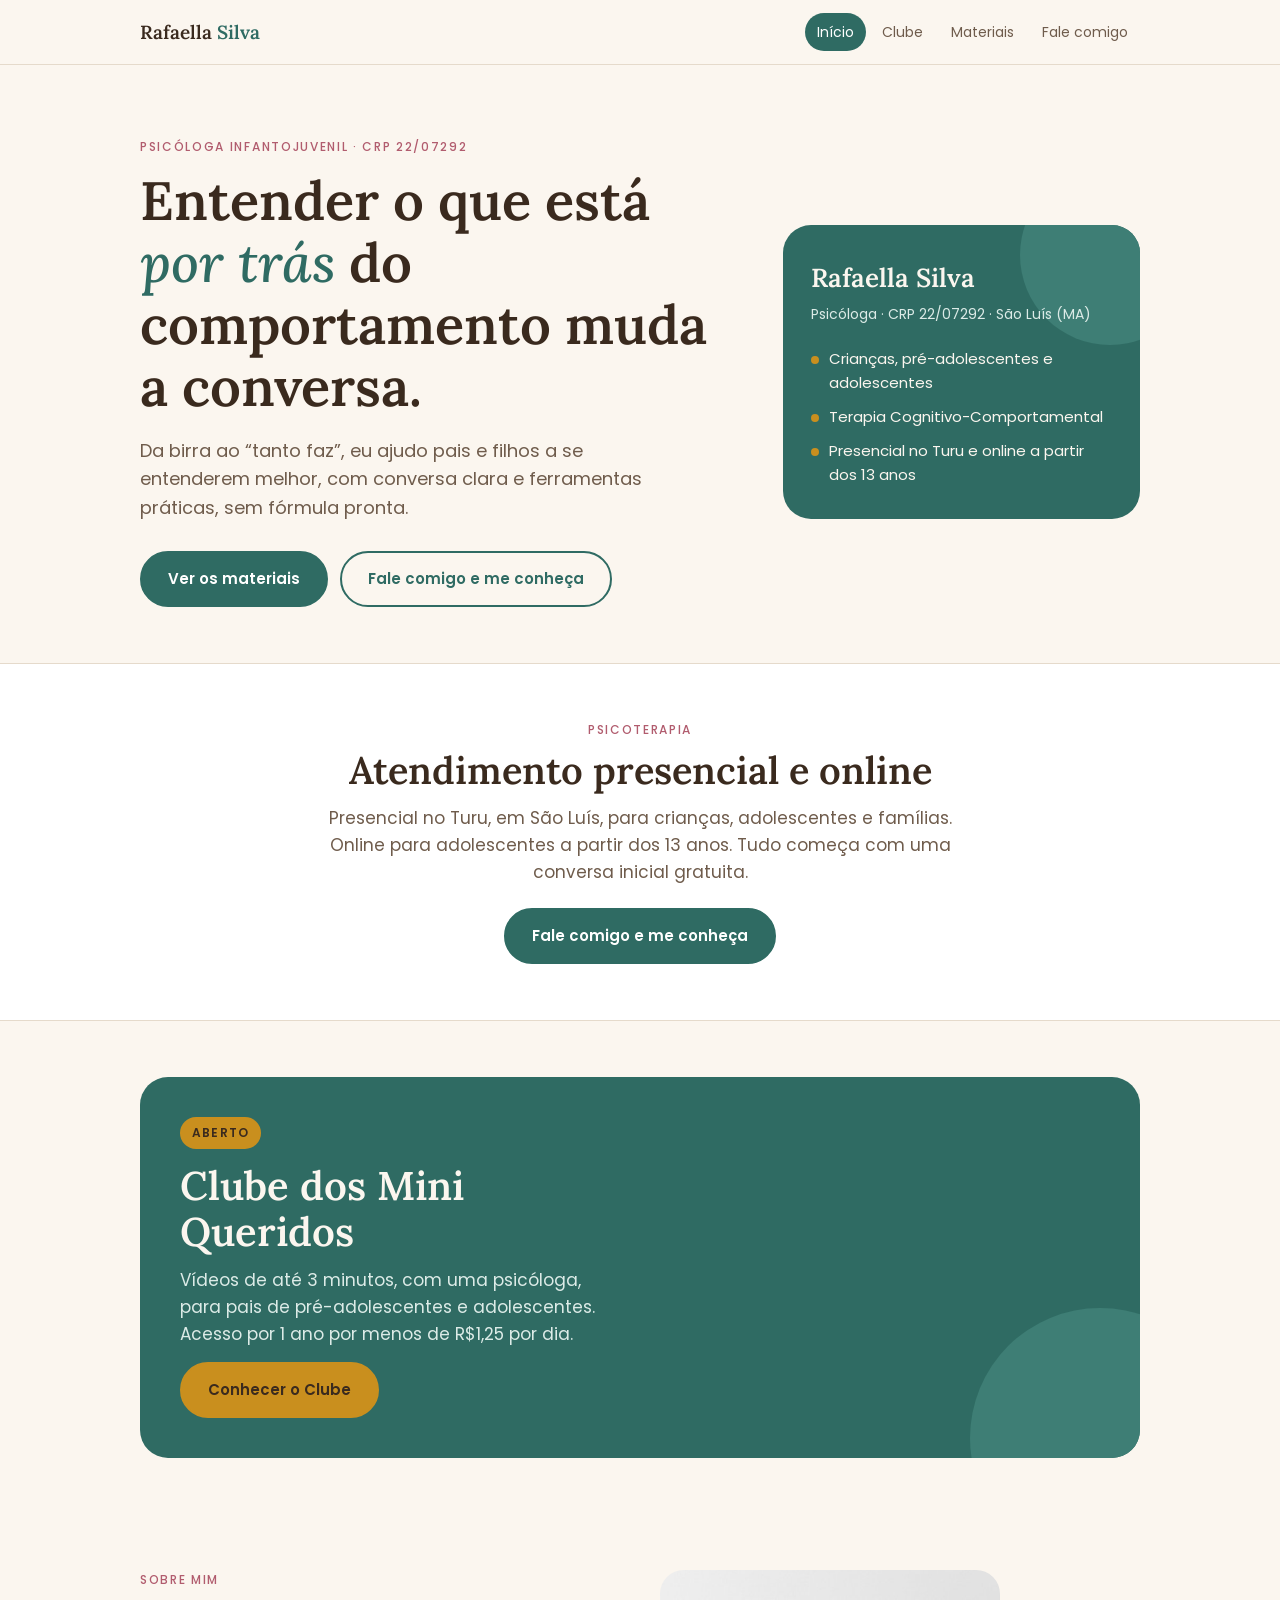
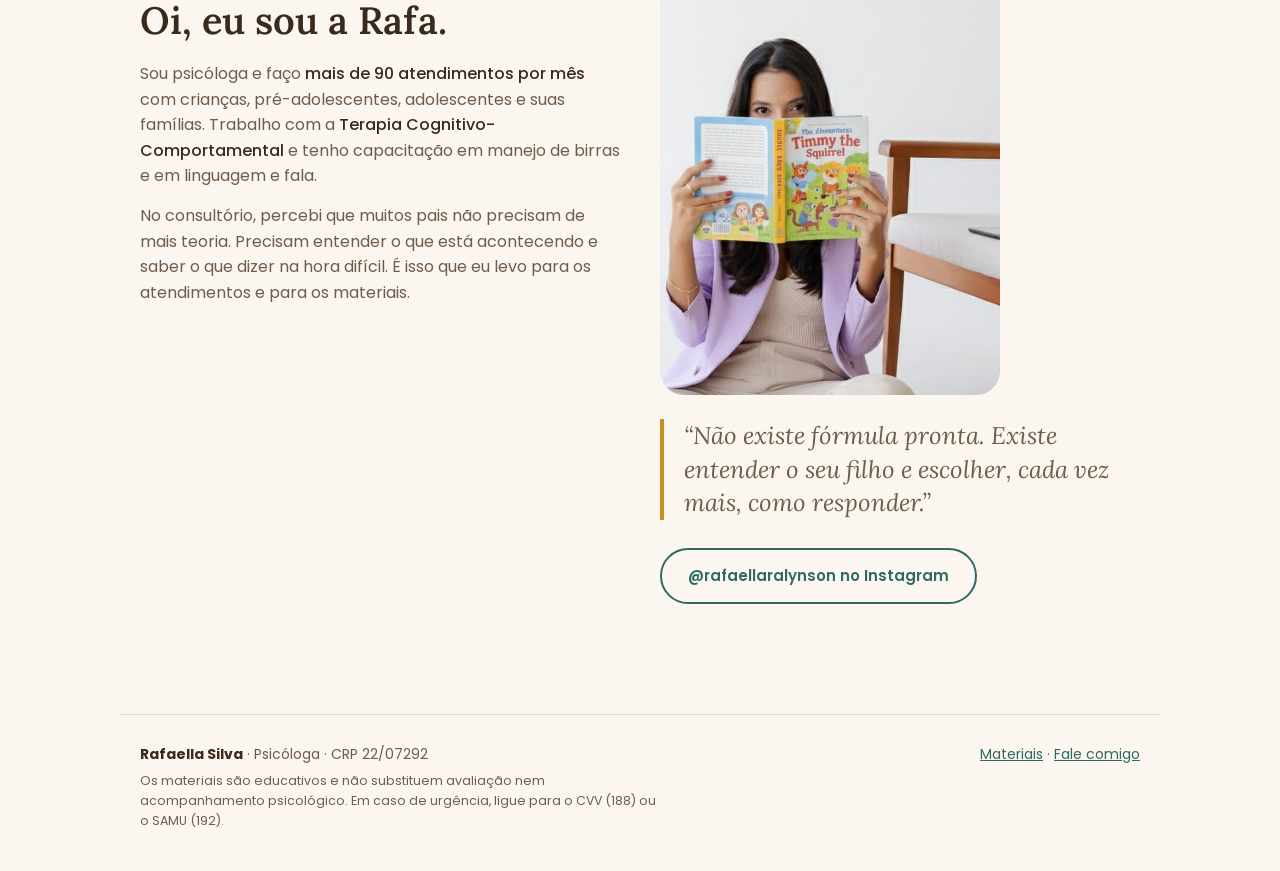
==== index.html @ 1993ae96 "Publica site de apresentação Co-Authored-By: Claude Opus 5.5 <noreply@anthropic.com> Claude-Session:" ====
<!DOCTYPE html>
<html lang="pt-BR">
<head>
<meta charset="utf-8">
<meta name="viewport" content="width=device-width, initial-scale=1">
<title>Rafaella Silva · Psicóloga infantojuvenil</title>
<meta name="description" content="Rafaella Silva, psicóloga infantojuvenil (CRP 22/07292). Atendimento online para adolescentes (lista de espera) e materiais para pais.">
<link rel="stylesheet" href="style.css">
</head>
<body>
<header><div class="wrap">
  <a class="logo" href="index.html">Rafaella <span>Silva</span></a>
  <nav><a class="on" href="index.html">Início</a><a href="clube.html">Clube</a><a href="produtos.html">Materiais</a><a href="fale-comigo.html">Fale comigo</a></nav>
</div></header>

<section class="hero"><div class="wrap grid">
  <div>
    <div class="k">Psicóloga infantojuvenil · CRP 22/07292</div>
    <h1>Entender o que está <em>por trás</em> do comportamento muda a conversa.</h1>
    <p class="sub">Da birra ao “tanto faz”, eu ajudo pais e filhos a se entenderem melhor, com conversa clara e ferramentas práticas, sem fórmula pronta.</p>
    <div class="ctas">
      <a class="btn" href="produtos.html">Ver os materiais</a>
      <a class="btn ghost" href="fale-comigo.html">Fale comigo e me conheça</a>
    </div>
  </div>
  <div class="badge-card">
    <div class="name">Rafaella Silva</div>
    <div class="role">Psicóloga · CRP 22/07292 · São Luís (MA)</div>
    <ul>
      <li>Crianças, pré-adolescentes e adolescentes</li>
      <li>Terapia Cognitivo-Comportamental</li>
      <li>Presencial no Turu e online a partir dos 13 anos</li>
    </ul>
  </div>
</div></section>

<section class="block alt"><div class="wrap" style="text-align:center">
  <div class="head" style="margin:0 auto 22px"><div class="k">Psicoterapia</div><h2>Atendimento presencial e online</h2>
  <p>Presencial no Turu, em São Luís, para crianças, adolescentes e famílias. Online para adolescentes a partir dos 13 anos. Tudo começa com uma conversa inicial gratuita.</p></div>
  <a class="btn" href="fale-comigo.html">Fale comigo e me conheça</a>
</div></section>

<section class="block" id="clube"><div class="wrap">
  <div class="clube">
    <div>
      <span class="tag" style="background:var(--mustard);color:var(--ink)">Aberto</span>
      <h2>Clube dos Mini Queridos</h2>
      <p>Vídeos de até 3 minutos, com uma psicóloga, para pais de pré-adolescentes e adolescentes. Acesso por 1 ano por menos de R$1,25 por dia.</p>
      <p style="margin-top:14px"><a class="btn rose" href="clube.html">Conhecer o Clube</a></p>
    </div>
  </div>
</div></section>

<section class="block"><div class="wrap about">
  <div>
    <div class="k">Sobre mim</div>
    <h2 style="font-size:clamp(28px,4vw,38px);margin:10px 0 18px">Oi, eu sou a Rafa.</h2>
    <p>Sou psicóloga e faço <b>mais de 90 atendimentos por mês</b> com crianças, pré-adolescentes, adolescentes e suas famílias. Trabalho com a <b>Terapia Cognitivo-Comportamental</b> e tenho capacitação em manejo de birras e em linguagem e fala.</p>
    <p>No consultório, percebi que muitos pais não precisam de mais teoria. Precisam entender o que está acontecendo e saber o que dizer na hora difícil. É isso que eu levo para os atendimentos e para os materiais.</p>
  </div>
  <div>
    <img src="img/rafa.jpg" alt="Rafaella Silva, psicóloga" style="border-radius:24px;aspect-ratio:4/5;object-fit:cover;width:100%;max-width:340px;margin-bottom:24px">
    <p class="quote">“Não existe fórmula pronta. Existe entender o seu filho e escolher, cada vez mais, como responder.”</p>
    <p style="margin-top:28px"><a class="btn ghost" href="https://www.instagram.com/rafaellaralynson/" target="_blank" rel="noopener">@rafaellaralynson no Instagram</a></p>
  </div>
</div></section>

<footer><div class="wrap">
  <div><b style="color:var(--ink)">Rafaella Silva</b> · Psicóloga · CRP 22/07292<div class="disc">Os materiais são educativos e não substituem avaliação nem acompanhamento psicológico. Em caso de urgência, ligue para o CVV (188) ou o SAMU (192).</div></div>
  <div><a href="produtos.html">Materiais</a> · <a href="fale-comigo.html">Fale comigo</a></div>
</div></footer>
</body>
</html>
---- style.css ----
@import url('https://fonts.googleapis.com/css2?family=Lora:ital,wght@0,500;0,600;1,500&family=Poppins:wght@400;500;600&display=swap');
:root{
  --bg:#FBF6EF; --ink:#3A2A1E; --soft:#6F5C4C; --line:#E5DACB; --card:#FFFFFF;
  --green:#2F6B63; --green-soft:#DCEBE7; --rose:#B15C6E; --rose-soft:#F3DCE1; --mustard:#C98F1E; --mustard-soft:#F6E7C6;
}
*{box-sizing:border-box;margin:0;padding:0}
html{scroll-behavior:smooth}
body{font-family:Poppins,system-ui,sans-serif;background:var(--bg);color:var(--ink);line-height:1.6;font-size:16px}
img{max-width:100%;height:auto;display:block}
a{color:var(--green)}
.wrap{max-width:1040px;margin:0 auto;padding:0 20px}
h1,h2,h3{font-family:Lora,Georgia,serif;font-weight:600;line-height:1.15}
.k{font-size:12px;letter-spacing:.14em;text-transform:uppercase;font-weight:500;color:var(--rose)}

/* nav */
header{position:sticky;top:0;z-index:10;background:rgba(251,246,239,.92);backdrop-filter:blur(8px);border-bottom:1px solid var(--line)}
header .wrap{display:flex;align-items:center;justify-content:space-between;height:64px;gap:12px}
.logo{font-family:Lora,serif;font-weight:600;font-size:19px;color:var(--ink);text-decoration:none;white-space:nowrap}
.logo span{color:var(--green)}
nav{display:flex;gap:4px}
nav a{text-decoration:none;color:var(--soft);font-size:14px;padding:8px 12px;border-radius:999px}
nav a:hover{background:var(--green-soft);color:var(--green)}
nav a.on{background:var(--green);color:#fff}

/* buttons */
.btn{display:inline-block;text-decoration:none;font-weight:600;font-size:15px;padding:14px 26px;border-radius:999px;background:var(--green);color:#fff;border:2px solid var(--green);transition:transform .15s,background .15s;cursor:pointer;font-family:inherit;text-align:center}
.btn:hover{transform:translateY(-1px);background:#255a53}
.btn.ghost{background:transparent;color:var(--green)}
.btn.ghost:hover{background:var(--green-soft)}
.btn.rose{background:var(--rose);border-color:var(--rose)}
.btn.rose:hover{background:#9a4c5e}
.btn.off{background:#E5DACB;border-color:#E5DACB;color:var(--soft);cursor:default;transform:none}

/* hero */
.hero{padding:72px 0 56px}
.hero .grid{display:grid;grid-template-columns:1.25fr .75fr;gap:48px;align-items:center}
.hero h1{font-size:clamp(34px,5.4vw,54px);margin:14px 0 18px}
.hero h1 em{color:var(--green);font-style:italic;font-weight:500}
.hero p.sub{font-size:18px;color:var(--soft);max-width:540px}
.hero .ctas{display:flex;gap:12px;flex-wrap:wrap;margin-top:28px}
.badge-card{background:var(--green);color:#FBF6EF;border-radius:28px;padding:32px 28px;position:relative;overflow:hidden}
.badge-card:before{content:"";position:absolute;width:180px;height:180px;border-radius:50%;background:#3E7E75;right:-60px;top:-60px}
.badge-card *{position:relative}
.badge-card .name{font-family:Lora,serif;font-size:26px;font-weight:600}
.badge-card .role{color:#DCEBE7;font-size:14px;margin-top:4px}
.badge-card ul{list-style:none;margin-top:22px;display:grid;gap:10px}
.badge-card li{font-size:15px;display:flex;gap:10px;align-items:flex-start}
.badge-card li:before{content:"";flex:0 0 8px;height:8px;border-radius:50%;background:var(--mustard);margin-top:9px}

/* sections */
section.block{padding:56px 0}
section.block.alt{background:#fff;border-top:1px solid var(--line);border-bottom:1px solid var(--line)}
.head{max-width:640px;margin-bottom:32px}
.head h2{font-size:clamp(28px,4vw,38px);margin-top:10px}
.head p{color:var(--soft);margin-top:12px;font-size:17px}
.cards3{display:grid;grid-template-columns:repeat(3,1fr);gap:18px}
.svc{background:var(--card);border:1px solid var(--line);border-radius:22px;padding:26px;display:flex;flex-direction:column}
section.block.alt .svc{background:var(--bg)}
.svc .ic{width:44px;height:44px;border-radius:14px;display:grid;place-items:center;margin-bottom:16px}
.svc h3{font-size:21px;margin-bottom:8px}
.svc p{color:var(--soft);font-size:15px;flex:1}
.svc a.more{margin-top:18px;font-weight:600;font-size:14px;text-decoration:none}
.about{display:grid;grid-template-columns:1fr 1fr;gap:40px;align-items:start}
.about p{margin-bottom:14px;color:var(--soft)}
.about p b{color:var(--ink);font-weight:500}
.quote{font-family:Lora,serif;font-style:italic;font-size:24px;line-height:1.4;color:var(--green);border-left:4px solid var(--mustard);padding-left:20px}

/* products */
.prod{display:grid;grid-template-columns:300px 1fr;gap:36px;background:#fff;border:1px solid var(--line);border-radius:28px;padding:28px;margin-bottom:24px;align-items:center}
.prod .media{border-radius:20px;padding:24px;display:flex;justify-content:center;gap:12px}
.prod .media img{border-radius:10px;box-shadow:0 10px 24px rgba(58,42,30,.18);width:48%}
.prod .media img.one{width:78%}
.tag{display:inline-block;font-size:12px;letter-spacing:.1em;text-transform:uppercase;font-weight:600;padding:6px 12px;border-radius:999px}
.prod h2{font-size:clamp(24px,3.2vw,32px);margin:12px 0 10px}
.prod .desc{color:var(--soft);margin-bottom:14px}
.prod ul{list-style:none;display:grid;gap:8px;margin-bottom:16px}
.prod li{font-size:15px;padding-left:22px;position:relative}
.prod li:before{content:"";position:absolute;left:0;top:9px;width:9px;height:9px;border-radius:50%;background:var(--green)}
.bonus{background:var(--mustard-soft);border-radius:16px;padding:14px 16px;font-size:14.5px;margin-bottom:16px}
.bonus b{font-weight:600}
.buy{display:flex;align-items:center;gap:18px;flex-wrap:wrap}
.price{font-family:Lora,serif;font-size:34px;font-weight:600}
.price small{display:block;font-family:Poppins,sans-serif;font-size:13px;font-weight:400;color:var(--soft)}
.note-sm{font-size:13px;color:var(--soft);margin-top:10px}

/* form */
.formbox{background:#fff;border:1px solid var(--line);border-radius:28px;padding:32px;max-width:680px}
.field{margin-bottom:18px}
.field label{display:block;font-weight:500;font-size:15px;margin-bottom:6px}
.field .hint{font-size:13px;color:var(--soft);margin:-2px 0 6px}
input[type=text],input[type=email],input[type=tel],select,textarea{width:100%;font:inherit;font-size:16px;padding:12px 14px;border:1.5px solid var(--line);border-radius:14px;background:var(--bg);color:var(--ink)}
input:focus,select:focus,textarea:focus{outline:none;border-color:var(--green);background:#fff}
textarea{min-height:96px;resize:vertical}
.row2{display:grid;grid-template-columns:1fr 1fr;gap:14px}
.chips{display:flex;gap:8px;flex-wrap:wrap}
.chips label{display:flex;align-items:center;gap:8px;border:1.5px solid var(--line);border-radius:999px;padding:8px 14px;font-weight:400;font-size:15px;cursor:pointer;background:var(--bg);margin:0}
.chips input{accent-color:var(--green)}
.consent{display:flex;gap:10px;align-items:flex-start;font-size:14px;color:var(--soft)}
.consent input{margin-top:5px;accent-color:var(--green);width:18px;height:18px;flex:0 0 18px}
.info{display:grid;gap:12px;margin-bottom:28px;max-width:680px}
.info div{display:block;background:var(--green-soft);border-radius:16px;padding:14px 16px;font-size:15px}
.info b{font-weight:600;color:var(--green)}
.hidden{display:none}

/* footer */
footer{padding:40px 0;color:var(--soft);font-size:14px}
footer .wrap{display:flex;justify-content:space-between;gap:20px;flex-wrap:wrap;border-top:1px solid var(--line);padding-top:28px}
footer .disc{font-size:12.5px;max-width:520px;margin-top:6px}

@media (max-width:820px){
  .hero{padding:44px 0 36px}
  .hero .grid,.about,.prod{grid-template-columns:1fr;gap:26px}
  .cards3{grid-template-columns:1fr}
  .prod{padding:20px}
  .prod .media{padding:20px}
  .row2{grid-template-columns:1fr}
  .formbox{padding:22px}
}
@media (max-width:520px){
  header .wrap{height:auto;padding-top:12px;padding-bottom:10px;flex-direction:column;align-items:flex-start;gap:8px}
  nav a{padding:6px 10px;font-size:13px}
  .btn{width:100%}
  .hero .ctas{flex-direction:column}
}

/* clube */
.clube{display:grid;grid-template-columns:1fr 1fr;gap:36px;align-items:center;background:var(--green);color:#FBF6EF;border-radius:28px;padding:40px;position:relative;overflow:hidden}
.clube:before{content:"";position:absolute;width:260px;height:260px;border-radius:50%;background:#3E7E75;right:-90px;bottom:-110px}
.clube>*{position:relative}
.clube h2{font-size:clamp(28px,4vw,40px);margin:14px 0 12px;color:#FBF6EF}
.clube p{color:#DCEBE7;font-size:17px}
.clube form{display:grid;gap:12px}
.clube input[type=text],.clube input[type=email]{background:#FBF6EF;border-color:transparent}
.clube .consent{color:#DCEBE7;font-size:13.5px}
.clube .consent input{accent-color:var(--mustard)}
.clube .btn{background:var(--mustard);border-color:var(--mustard);color:var(--ink)}
.clube .btn:hover{background:#b37e16}
.sr{position:absolute;width:1px;height:1px;overflow:hidden;clip:rect(0 0 0 0)}
.teaser{display:flex;align-items:center;justify-content:space-between;gap:20px;flex-wrap:wrap;background:var(--green);color:#FBF6EF;border-radius:28px;padding:28px 32px;margin-bottom:24px}
.teaser h2{color:#FBF6EF;font-size:clamp(22px,3vw,28px);margin:8px 0 4px}
.teaser p{color:#DCEBE7;font-size:15px}
@media (max-width:820px){.clube{grid-template-columns:1fr;padding:26px}.teaser{padding:24px}}
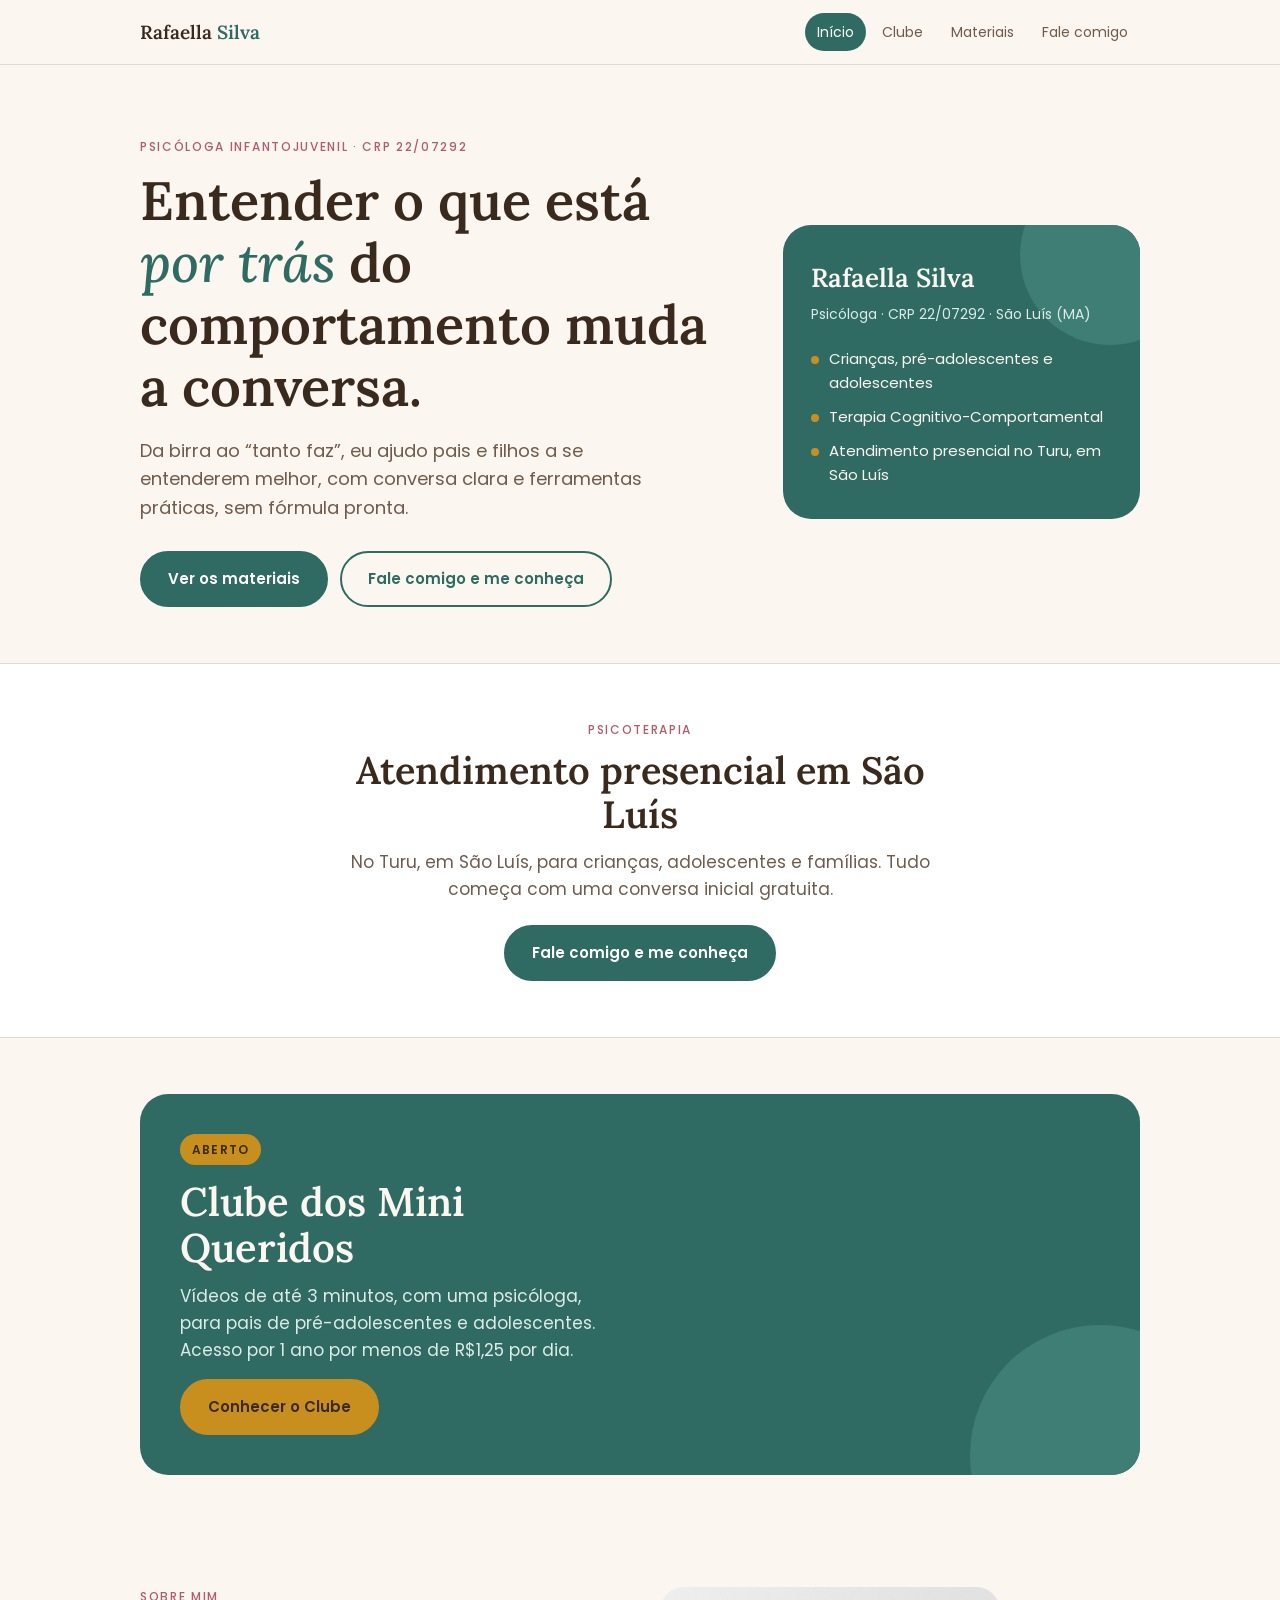
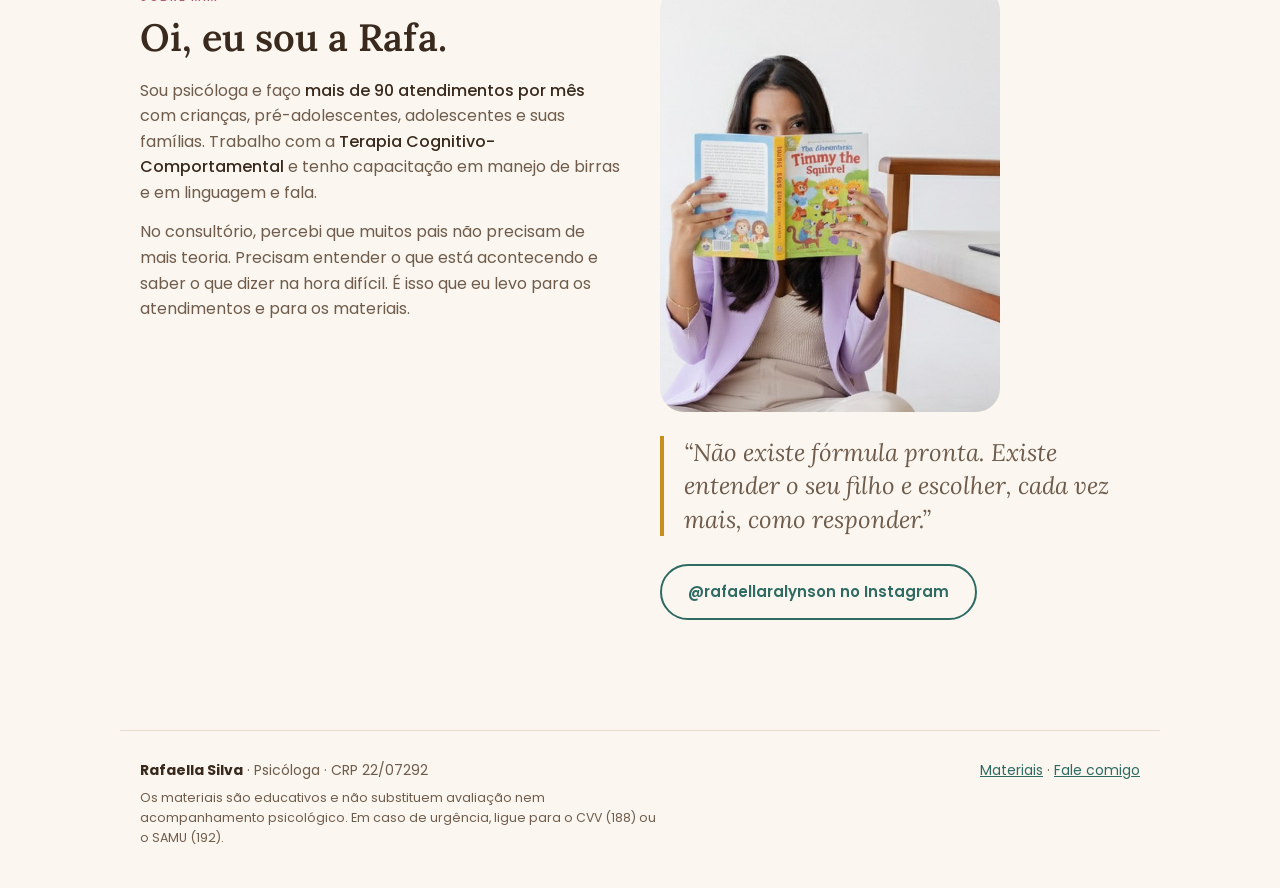
==== commit 52435794: "Atendimento apenas presencial em São Luís Co-Authored-By: Claude Opus 5.5 <noreply@anthropic.com> Cl" ====
--- a/index.html
+++ b/index.html
@@ -4,7 +4,7 @@
 <meta charset="utf-8">
 <meta name="viewport" content="width=device-width, initial-scale=1">
 <title>Rafaella Silva · Psicóloga infantojuvenil</title>
-<meta name="description" content="Rafaella Silva, psicóloga infantojuvenil (CRP 22/07292). Atendimento online para adolescentes (lista de espera) e materiais para pais.">
+<meta name="description" content="Rafaella Silva, psicóloga infantojuvenil (CRP 22/07292). Atendimento presencial em São Luís (MA) e materiais para pais.">
 <link rel="stylesheet" href="style.css">
 </head>
 <body>
@@ -29,14 +29,14 @@
     <ul>
       <li>Crianças, pré-adolescentes e adolescentes</li>
       <li>Terapia Cognitivo-Comportamental</li>
-      <li>Presencial no Turu e online a partir dos 13 anos</li>
+      <li>Atendimento presencial no Turu, em São Luís</li>
     </ul>
   </div>
 </div></section>
 
 <section class="block alt"><div class="wrap" style="text-align:center">
-  <div class="head" style="margin:0 auto 22px"><div class="k">Psicoterapia</div><h2>Atendimento presencial e online</h2>
-  <p>Presencial no Turu, em São Luís, para crianças, adolescentes e famílias. Online para adolescentes a partir dos 13 anos. Tudo começa com uma conversa inicial gratuita.</p></div>
+  <div class="head" style="margin:0 auto 22px"><div class="k">Psicoterapia</div><h2>Atendimento presencial em São Luís</h2>
+  <p>No Turu, em São Luís, para crianças, adolescentes e famílias. Tudo começa com uma conversa inicial gratuita.</p></div>
   <a class="btn" href="fale-comigo.html">Fale comigo e me conheça</a>
 </div></section>
 
